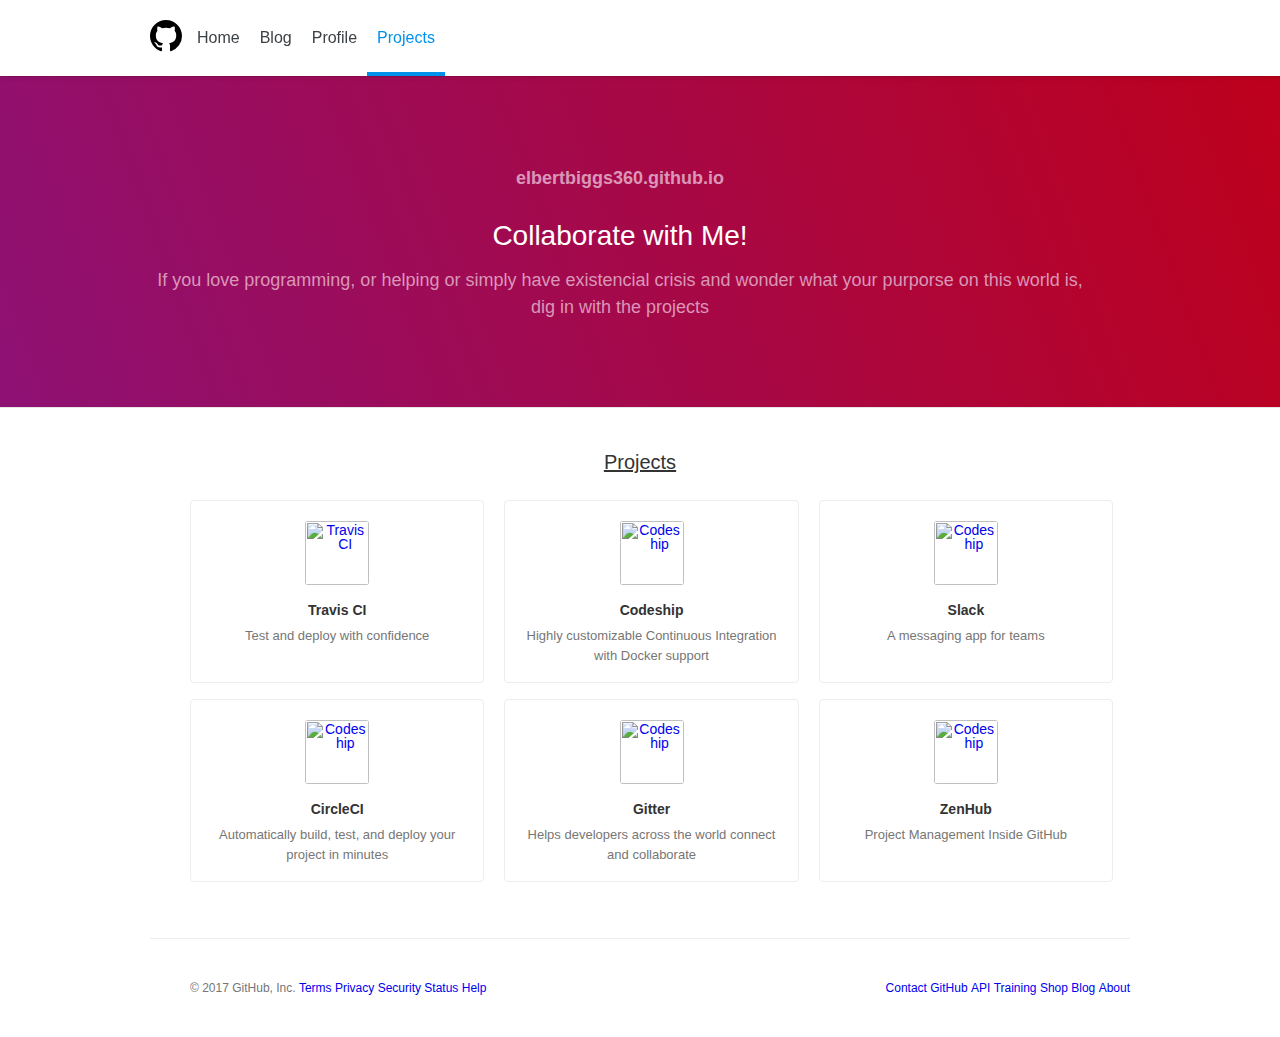
==== index.html @ 6fbf70ac "Test normal html" ====
<html lang="en"><head>
    
    <meta charset="utf-8">
    <meta http-equiv="X-UA-Compatible" content="IE=edge">
    <meta http-equiv="Content-Language" content="en">
    <meta name="viewport" content="width=device-width">
    <meta content="GitHub" property="og:site_name"><meta content="GitHub integrations directory" property="og:title"><meta content="https://github.com/integrations" property="og:url"><meta content="GitHub integrates with hundreds of applications and services that help you and your team build software better, together." property="og:description">
    <meta name="selected-link" value="/projects" data-pjax-transient="">
    <meta name="hostname" content="github.com">
    <meta name="expected-hostname" content="github.com">

    <title>Projects</title>

    <!-- <link crossorigin="anonymous" href="https://assets-cdn.github.com/assets/frameworks-1e23a207d51b99415349a8278e4e8425a3d5decf40d0b7250b147aaeefeac337.css" integrity="sha256-HiOiB9UbmUFTSagnjk6EJaPV3s9A0LclCxR6ru/qwzc=" media="all" rel="stylesheet"> -->
    <!-- <link crossorigin="anonymous" href="https://assets-cdn.github.com/assets/github-a6be22a2877ee0ae350520df78941ecf7599019b31fded938ef98cd11d20ae48.css" integrity="sha256-pr4iood+4K41BSDfeJQez3WZAZsx/e2TjvmM0R0grkg=" media="all" rel="stylesheet"> -->
    <link rel="assets" href="https://assets-cdn.github.com/">

    <!-- icon -->
    <link rel="icon" type="image/x-icon" href="https://assets-cdn.github.com/favicon.ico">

    <!--for the header styling -->
    <link crossorigin="anonymous" href="https://assets-cdn.github.com/assets/site-9e0f35305336555b58884b07a160747fc1f6dbd79e13e18820a598a9abcb2662.css" integrity="sha256-ng81MFM2VVtYiEsHoWB0f8H229eeE+GIIKWYqavLJmI=" media="all" rel="stylesheet">

    <link rel="stylesheet" href="style.css">

  </head>
  <body>
    <div class="fixed-header">
    <header class="site-header" role="banner">
      <div class="container-responsive">
        <a class="header-logo-invertocat" href="https://github.com/" aria-label="Homepage">
          <svg aria-hidden="true" class="octicon octicon-mark-github" height="32" version="1.1" viewBox="0 0 16 16" width="32"><path fill-rule="evenodd" d="M8 0C3.58 0 0 3.58 0 8c0 3.54 2.29 6.53 5.47 7.59.4.07.55-.17.55-.38 0-.19-.01-.82-.01-1.49-2.01.37-2.53-.49-2.69-.94-.09-.23-.48-.94-.82-1.13-.28-.15-.68-.52-.01-.53.63-.01 1.08.58 1.23.82.72 1.21 1.87.87 2.33.66.07-.52.28-.87.51-1.07-1.78-.2-3.64-.89-3.64-3.95 0-.87.31-1.59.82-2.15-.08-.2-.36-1.02.08-2.12 0 0 .67-.21 2.2.82.64-.18 1.32-.27 2-.27.68 0 1.36.09 2 .27 1.53-1.04 2.2-.82 2.2-.82.44 1.1.16 1.92.08 2.12.51.56.82 1.27.82 2.15 0 3.07-1.87 3.75-3.65 3.95.29.25.54.73.54 1.48 0 1.07-.01 1.93-.01 2.2 0 .21.15.46.55.38A8.013 8.013 0 0 0 16 8c0-4.42-3.58-8-8-8z"></path>
          </svg>
        </a>
        <div class="site-header-menu">
          <nav class="site-header-nav site-header-nav-main">
            <a href="/personal" class="js-selected-navigation-item nav-item nav-item-personal" data-ga-click="Header, click, Nav menu - item:personal" data-selected-links="/personal /personal">Home</a>        
            <a href="/open-source" class="js-selected-navigation-item nav-item nav-item-opensource" data-ga-click="Header, click, Nav menu - item:opensource" data-selected-links="/open-source /open-source">Blog</a>
            <a href="/business" class="js-selected-navigation-item nav-item nav-item-business" data-ga-click="Header, click, Nav menu - item:business" data-selected-links="/business /business/partners /business/features /business/customers /business">Profile</a>
            <a href="/explore" class="js-selected-navigation-item selected nav-item nav-item-explore" data-ga-click="Header, click, Nav menu - item:explore" data-selected-links="/explore /trending /trending/developers /integrations /integrations/feature/code /integrations/feature/collaborate /integrations/feature/ship /showcases /explore">Projects</a>
          </nav>   
        </div>
      </div>
    </header>
    </div>

    <div role="main" class="main-body">
      <!-- marketing section -->
      <div class="marketing-section intgrs-dir-intro columns">
        <div class="container">
          <div class="column one-half">
            <h1 class="directory-header-back"><a href="elbertbiggs360.github.io" class="header-link">elbertbiggs360.github.io</a></h1>
            <h2 class="directory-tag-line">Collaborate with Me!</h2>
            <p class="lead __web-inspector-hide-shortcut__">If you love programming, or helping or simply have existencial crisis and wonder what your purporse on this world is, dig in with the projects</p>
          </div>
          <div class="marketing-graphic column one-half">      
          </div>
        </div>
      </div>

      <!-- integration container -->
      <div class="pagehead">
        <div class="container">
          <h1>
            Projects
          </h1>
        </div>
      </div>
      <div class="intgrs-dir-section">
        <div class="container">
          <div id="integration-listing">

            <div class="intgrs-lstng-container mt-4 pl-4">
              <div data-filterable-for="integration-filter-field" data-filterable-type="substring" class="clearfix">
                <div class="intgrs-lstng-item mb-3 ml-3 text-center">
                  <a href="/integrations/travis-ci" class="intgrs-lstng-item-link" data-pjax="true">
                    <img alt="Travis CI" class="avatar intgrs-lstng-logo" height="64" src="https://avatars3.githubusercontent.com/u/639823?v=3&amp;s=128" width="64">
                    <h3 class="intgrs-lstng-item-header">Travis CI</h3>
                    <p class="intgrs-lstng-item-description">Test and deploy with confidence</p>
                  </a>
                </div>
              <div class="intgrs-lstng-item mb-3 ml-3 text-center">
                <a href="/integrations/codeship" class="intgrs-lstng-item-link" data-pjax="true">
                  <img alt="Codeship" class="avatar intgrs-lstng-logo" height="64" src="https://avatars0.githubusercontent.com/u/2988541?v=3&amp;s=128" width="64">
                  <h3 class="intgrs-lstng-item-header">Codeship</h3>
                  <p class="intgrs-lstng-item-description">Highly customizable Continuous Integration with Docker support</p>
                </a>
              </div>
              <div class="intgrs-lstng-item mb-3 ml-3 text-center">
                <a href="/integrations/codeship" class="intgrs-lstng-item-link" data-pjax="true">
                  <img alt="Codeship" class="avatar intgrs-lstng-logo" height="64" src="https://avatars0.githubusercontent.com/oa/68021?v=3&amp;u=f13536aceefd60b376fd043db353ec425fd2c750&amp;s=128" width="64">
                  <h3 class="intgrs-lstng-item-header">Slack</h3>
                  <p class="intgrs-lstng-item-description">A messaging app for teams</p>
                </a>
              </div>
              <div class="intgrs-lstng-item mb-3 ml-3 text-center">
                <a href="/integrations/codeship" class="intgrs-lstng-item-link" data-pjax="true">
                  <img alt="Codeship" class="avatar intgrs-lstng-logo" height="64" src="https://avatars1.githubusercontent.com/u/1231870?v=3&amp;s=128" width="64">
                  <h3 class="intgrs-lstng-item-header">CircleCI</h3>
                  <p class="intgrs-lstng-item-description">Automatically build, test, and deploy your project in minutes</p>
                </a>
              </div>
              <div class="intgrs-lstng-item mb-3 ml-3 text-center">
                <a href="/integrations/codeship" class="intgrs-lstng-item-link" data-pjax="true">
                  <img alt="Codeship" class="avatar intgrs-lstng-logo" height="64" src="https://avatars1.githubusercontent.com/u/5990364?v=3&amp;s=128" width="64">
                  <h3 class="intgrs-lstng-item-header">Gitter</h3>
                  <p class="intgrs-lstng-item-description">Helps developers across the world connect and collaborate</p>
                </a>
              </div>
              <div class="intgrs-lstng-item mb-3 ml-3 text-center">
                <a href="/integrations/codeship" class="intgrs-lstng-item-link" data-pjax="true">
                  <img alt="Codeship" class="avatar intgrs-lstng-logo" height="64" src="https://avatars3.githubusercontent.com/u/8211050?v=3&amp;s=128" width="64">
                  <h3 class="intgrs-lstng-item-header">ZenHub</h3>
                  <p class="intgrs-lstng-item-description">Project Management Inside GitHub</p>
                </a>
              </div>
              <div class="no-results d-none ml-4">
                <div class="blankslate">
                  <svg aria-hidden="true" class="octicon octicon-search blankslate-icon" height="32" version="1.1" viewBox="0 0 16 16" width="32"><path fill-rule="evenodd" d="M15.7 13.3l-3.81-3.83A5.93 5.93 0 0 0 13 6c0-3.31-2.69-6-6-6S1 2.69 1 6s2.69 6 6 6c1.3 0 2.48-.41 3.47-1.11l3.83 3.81c.19.2.45.3.7.3.25 0 .52-.09.7-.3a.996.996 0 0 0 0-1.41v.01zM7 10.7c-2.59 0-4.7-2.11-4.7-4.7 0-2.59 2.11-4.7 4.7-4.7 2.59 0 4.7 2.11 4.7 4.7 0 2.59-2.11 4.7-4.7 4.7z"></path></svg>
                  <h3>Sorry, No Projects.</h3>
                  <p>Check back in a day or two. Or contact me for any project ideas</p>
                </div>
              </div>
            </div>
            <!-- 
            <div class="paginate-container">
              <div class="pagination">
                <span class="previous_page disabled">Previous</span>
                <em class="current">1</em>
                <a rel="next" href="/integrations?page=2">2</a>
                <a class="next_page diasbled" rel="next" href="/integrations?page=2">Next</a>
              </div>
            </div> -->

          </div>
        </div>
      </div>
    </div>

    <div class="container site-footer-container">
      <div class="site-footer" role="contentinfo">
        <ul class="site-footer-links float-right">
          <li><a href="https://github.com/contact" data-ga-click="Footer, go to contact, text:contact">Contact GitHub</a></li>
          <li><a href="https://developer.github.com" data-ga-click="Footer, go to api, text:api">API</a></li>
          <li><a href="https://training.github.com" data-ga-click="Footer, go to training, text:training">Training</a></li>
          <li><a href="https://shop.github.com" data-ga-click="Footer, go to shop, text:shop">Shop</a></li>
          <li><a href="https://github.com/blog" data-ga-click="Footer, go to blog, text:blog">Blog</a></li>
          <li><a href="https://github.com/about" data-ga-click="Footer, go to about, text:about">About</a></li>
        </ul>
        <ul class="site-footer-links">
          <li>© 2017 <span title="0.23259s from github-fe-bc3c088.cp1-iad.github.net">GitHub</span>, Inc.</li>
          <li><a href="https://github.com/site/terms" data-ga-click="Footer, go to terms, text:terms">Terms</a></li>
          <li><a href="https://github.com/site/privacy" data-ga-click="Footer, go to privacy, text:privacy">Privacy</a></li>
          <li><a href="https://github.com/security" data-ga-click="Footer, go to security, text:security">Security</a></li>
          <li><a href="https://status.github.com/" data-ga-click="Footer, go to status, text:status">Status</a></li>
          <li><a href="https://help.github.com" data-ga-click="Footer, go to help, text:help">Help</a></li>
        </ul>
      </div>
    </div>
  </body>
</html>
---- style.css ----
* {
    box-sizing: border-box;
}
html[Attributes Style] {
    -webkit-locale: "en";
}
body, html, header, div, nav {
    display: block;
}
body {
	margin: 0;
	font-family: -apple-system, BlinkMacSystemFont, "Segoe UI", Helvetica, Arial, sans-serif, "Apple Color Emoji", "Segoe UI Emoji", "Segoe UI Symbol";
    font-size: 14px;
    line-height: 1.5;
    color: #333;
    background-color: #fff;
    word-wrap: break-word;
}
head {
    display: none;
}
p {
    margin-top: 0;
    margin-bottom: 10px;
}
p {
    display: block;
    -webkit-margin-before: 1em;
    -webkit-margin-after: 1em;
    -webkit-margin-start: 0px;
    -webkit-margin-end: 0px;
}
h1, h2, h3, h4, h5, h6 {
    margin-top: 0;
    margin-bottom: 0;
}
h2 {
    display: block;
    font-size: 1.5em;
    -webkit-margin-before: 0.83em;
    -webkit-margin-after: 0.83em;
    -webkit-margin-start: 0px;
    -webkit-margin-end: 0px;
    font-weight: bold;
}
h3 {
    font-weight: 600;
    display: block;
    font-size: 1.17em;
    -webkit-margin-before: 1em;
    -webkit-margin-after: 1em;
    -webkit-margin-start: 0px;
    -webkit-margin-end: 0px;
    font-weight: bold;
}

a {
	text-decoration: none;
	background-color: transparent;
    -webkit-text-decoration-skip: objects;
    color: #4078c0;
}
a:-webkit-any-link {
    color: -webkit-link;
    cursor: auto;
}
img {
    border-style: none;
}
button, html [type="button"], [type="reset"], [type="submit"] {
    -webkit-appearance: button;
}
.column {
    float: left;
    padding-right: 10px;
    padding-left: 10px;
}
.columns {
    margin-right: -10px;
    margin-left: -10px;
}
.fixed-header {
	position: fixed;
	display: block;
	width:100%;
	z-index: 3;
}
.main-body {
	padding-top:75px;
}
.site-header {
    position: relative;
    z-index: 3;
    padding-top: 20px;
    padding-bottom: 20px;
    margin-bottom: -1px;
    background-color: #fff;
    background-clip: padding-box;
    border-bottom: 1px solid rgba(0,0,0,0.075);
    box-shadow: 0 0 5px rgba(0,0,0,0.1);
}

.site-header::before {
    display: table;
    content: "";
}
.site-header::after {
    display: table;
    clear: both;
    content: "";
}
.container-responsive {
    max-width: 980px;
    margin-right: auto;
    margin-left: auto;
}
.site-header .header-logo-invertocat {
    margin-right: 0;
    margin-left: 0;
}
.header-logo-invertocat {
    float: left;
    margin-right: 10px;
    margin-left: -2px;
    color: #333;
    white-space: nowrap;
}
.site-header-menu {
    display: block;
    padding-top: 0;
}
.site-header-nav-main {
    float: left;
    margin-bottom: 0;
    margin-left: 5px;
}
.site-header-nav .nav-item {
    display: block;
    float: left;
    padding-top: 8px;
    padding-bottom: 8px;
    line-height: 20px;
    color: #3c4146;
}
.site-header-nav-main .nav-item {
    position: relative;
    float: left;
    padding-right: 10px;
    padding-left: 10px;
    font-size: 16px;
    border-top: 0;
}
.site-header-nav-main .nav-item::after {
    position: absolute;
    bottom: -20px;
    left: 0;
    width: 100%;
    height: 4px;
    content: "";
}
.site-header-nav-main .selected.nav-item-explore {
    color: #0091ea;
}
.site-header-nav-main .selected.nav-item-explore::after {
    background-color: #0091ea;
}
.intgrs-dir-intro {
    padding: 40px 0;
    margin: 0;
    text-align: left;
    background-image: -webkit-linear-gradient(200deg, #bd001c 0%, #8e1174 100%);
    background-image: linear-gradient(-110deg, #bd001c 0%, #8e1174 100%);
    border-bottom: 0;
}
.marketing-section {
    position: relative;
    padding-top: 80px;
    padding-bottom: 80px;
    font-size: 16px;
    line-height: 1.5;
    text-align: center;
    border-bottom: 1px solid #e5e5e5;
}
.marketing-section::before, .columns::before {
    display: table;
    content: "";
}
.marketing-section::after, .columns::after {
    display: table;
    clear: both;
    content: "";
}
.container {
    width: 980px;
    margin-right: auto;
    margin-left: auto;
}
.intgrs-lstng-container {
    display: inline-block;
    width: 100%;
    text-align: left;
}
.pl-4, .ml-4 {
    padding-left: 24px !important;
}
.text-center {
    text-align: center !important;
}
.ml-3 {
    margin-left: 16px !important;
}
.mb-3 {
    margin-bottom: 16px !important;
}
.mt-4 {
    margin-top: 24px !important;
}
.d-none {
    display: none !important;
}
.intgrs-lstng-item {
    position: relative;
    display: -webkit-inline-box;
    display: -webkit-inline-flex;
    display: inline-flex;
    width: 30.8%;
    font-size: 14px;
    border: 1px solid #ededed;
    border-radius: 4px;
    -webkit-transition: border-color 0.15s ease 0s, -webkit-transform 0.15s ease 0s, box-shadow 0.15s ease 0s, color 0.15s ease 0s;
    transition: border-color 0.15s ease 0s, transform 0.15s ease 0s, box-shadow 0.15s ease 0s, color 0.15s ease 0s;
}
.text-center {
    text-align: center !important;
}
.intgrs-lstng-item-link {
    display: block;
    width: 100%;
    height: 181px;
    padding-top: 20px;
}
.intgrs-lstng-item .intgrs-lstng-logo {
    display: block;
    margin: 0 auto 10px;
}
.avatar {
    display: inline-block;
    overflow: hidden;
    line-height: 1;
    vertical-align: middle;
    border-radius: 3px;
}
img[Attributes Style] {
    height: 64px;
    width: 64px;
}
.intgrs-lstng-item-header {
    margin: 15px 10px 0;
    font-size: 14px;
    font-weight: bold;
    color: #333;
}
.intgrs-lstng-item-description {
    position: relative;
    height: 2.8em;
    padding: 0 10px;
    margin-top: 5px;
    overflow: hidden;
    font-size: 13px;
    color: #767676;
}
.intgrs-lstng-item-description::after {
    position: absolute;
    right: 0;
    bottom: 0;
    padding: 0 15px 0 20px;
    color: transparent;
    content: "\00a0";
    background-image: -webkit-linear-gradient(left, rgba(255,255,255,0), #fff 80%);
    background-image: linear-gradient(to right, rgba(255,255,255,0), #fff 80%);
}
.blankslate {
    position: relative;
    padding: 32px;
    text-align: center;
    background-color: #fafafa;
    border: 1px solid #e5e5e5;
    border-radius: 3px;
    box-shadow: inset 0 0 10px rgba(0,0,0,0.05);
}
svg:not(:root) {
    overflow: hidden;
}
.blankslate-icon {
    margin-right: 4px;
    margin-bottom: 8px;
    margin-left: 4px;
    color: #aaa;
}
.intgrs-dir-intro .directory-header-back {
    margin-top: 10px;
    font-size: 18px;
    color: #fff;
}
.intgrs-dir-intro .directory-tag-line {
    margin-bottom: 0;
    font-size: 28px;
    font-weight: 400;
    color: #fff;
}
.intgrs-dir-intro .directory-header-back .header-link {
    color: #da96b8;
}
.intgrs-dir-intro .lead {
    margin-top: 10px;
    margin-bottom: 6px;
    font-size: 18px;
    font-weight: normal;
    color: #da96b8;
}
.intgrs-dir-intro .column {
    padding-right: 40px;
    padding-left: 0;
}
.one-half {
    width: 100%;/*for half width */
}
.intgrs-dir .marketing-graphic {
    padding-right: 0;
    margin: 0;
}
.marketing-graphic {
    position: relative;
}
.intgrs-lstng-item:hover {
    border-color: #51a7e8;
    box-shadow: 0 0 5px rgba(81,167,232,0.5);
    -webkit-transform: scale(1.05);
    transform: scale(1.05);
}
.intgrs-dir .site-footer {
    margin-top: 40px;
}
.site-footer {
    position: relative;
    padding-top: 40px;
    padding-bottom: 40px;
    margin-top: 40px;
    font-size: 12px;
    line-height: 1.5;
    color: #767676;
    border-top: 1px solid #eee;
}
.site-footer::before {
    display: table;
    content: "";
}
.site-footer::after {
    display: table;
    clear: both;
    content: "";
}
.site-footer-links {
    margin: 0;
    list-style: none;
}
.site-footer-links li {
    display: inline-block;
    line-height: 16px;
}
.float-right {
    float: right !important;
}
ul, ol {
    padding-left: 0;
    margin-top: 0;
    margin-bottom: 0;
}
ul, menu, dir {
    display: block;
    list-style-type: disc;
    -webkit-margin-before: 1em;
    -webkit-margin-after: 1em;
    -webkit-margin-start: 0px;
    -webkit-margin-end: 0px;
    -webkit-padding-start: 40px;
}
.pagehead h1 {
    margin-top: 2em;
    margin-bottom: 0;
    text-decoration: underline;
    font-size: 20px;
    font-weight: normal;
    line-height: 28px;
    text-align: center;
}
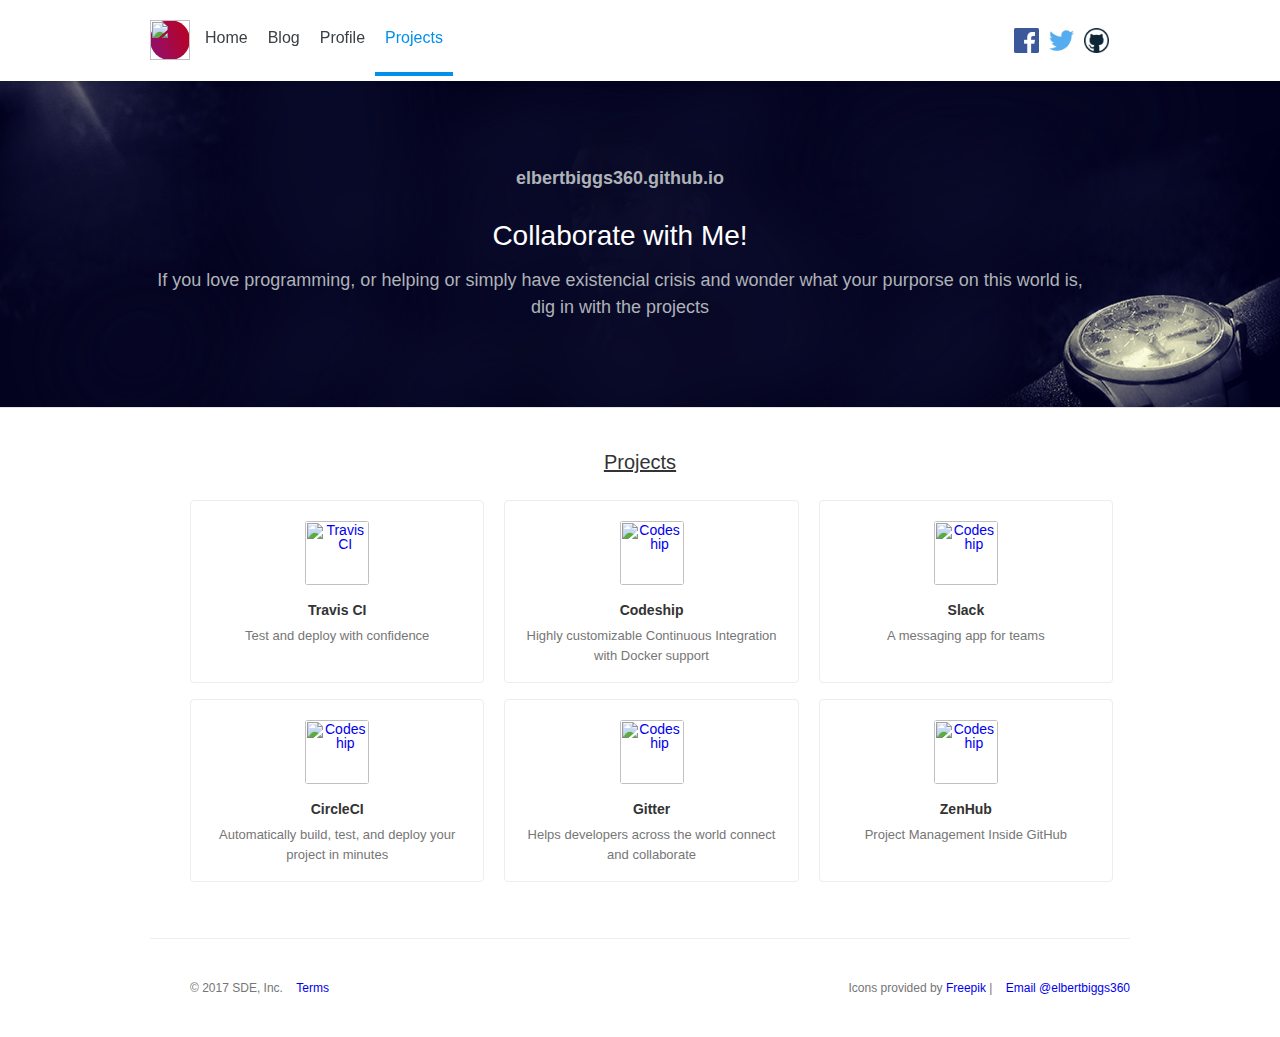
==== commit 97780f5f: "#" ====
--- a/index.html
+++ b/index.html
@@ -1,44 +1,59 @@
-<html lang="en"><head>
-    
-    <meta charset="utf-8">
-    <meta http-equiv="X-UA-Compatible" content="IE=edge">
-    <meta http-equiv="Content-Language" content="en">
-    <meta name="viewport" content="width=device-width">
-    <meta content="GitHub" property="og:site_name"><meta content="GitHub integrations directory" property="og:title"><meta content="https://github.com/integrations" property="og:url"><meta content="GitHub integrates with hundreds of applications and services that help you and your team build software better, together." property="og:description">
-    <meta name="selected-link" value="/projects" data-pjax-transient="">
-    <meta name="hostname" content="github.com">
-    <meta name="expected-hostname" content="github.com">
+<html lang="en">
+  <head>
+    <!-- meta -->
+      <meta charset="utf-8">
+      <meta http-equiv="X-UA-Compatible" content="IE=edge">
+      <meta http-equiv="Content-Language" content="en">
+      <meta name="viewport" content="width=device-width">
+      <meta content="elbertbiggs360" property="og:site_name"><meta content="Bruce Bigirwenkya's personal site" property="og:title"><meta content="https://elbertbiggs360.github.io" property="og:url"><meta content="I post articles mostly related to programming and software engineering" property="og:description">
+      <meta name="selected-link" value="/home" data-pjax-transient="">
+      <meta name="hostname" content="github.io">
+      <meta name="expected-hostname" content="github.io">
+    <!-- meta ending -->
 
-    <title>Projects</title>
-
-    <!-- <link crossorigin="anonymous" href="https://assets-cdn.github.com/assets/frameworks-1e23a207d51b99415349a8278e4e8425a3d5decf40d0b7250b147aaeefeac337.css" integrity="sha256-HiOiB9UbmUFTSagnjk6EJaPV3s9A0LclCxR6ru/qwzc=" media="all" rel="stylesheet"> -->
-    <!-- <link crossorigin="anonymous" href="https://assets-cdn.github.com/assets/github-a6be22a2877ee0ae350520df78941ecf7599019b31fded938ef98cd11d20ae48.css" integrity="sha256-pr4iood+4K41BSDfeJQez3WZAZsx/e2TjvmM0R0grkg=" media="all" rel="stylesheet"> -->
-    <link rel="assets" href="https://assets-cdn.github.com/">
-
+    <title>@elbertbiggs360</title>
     <!-- icon -->
-    <link rel="icon" type="image/x-icon" href="https://assets-cdn.github.com/favicon.ico">
+      <link rel="apple-touch-icon" sizes="57x57" href="./assets/images/apple-icon-57x57.png">
+      <link rel="apple-touch-icon" sizes="60x60" href="./assets/images/apple-icon-60x60.png">
+      <link rel="apple-touch-icon" sizes="72x72" href="./assets/images/apple-icon-72x72.png">
+      <link rel="apple-touch-icon" sizes="76xx76" href="./assets/images/apple-icon-76x76.png">
+      <link rel="apple-touch-icon" sizes="114x114" href="./assets/images/apple-icon-114x114.png">
+      <link rel="apple-touch-icon" sizes="120x120" href="./assets/images/apple-icon-120x120.png">
+      <link rel="apple-touch-icon" sizes="144x144" href="./assets/images/apple-icon-144x144.png">
+      <link rel="apple-touch-icon" sizes="152x152" href="./assets/images/apple-icon-152x152.png">
+      <link rel="apple-touch-icon" sizes="180x180" href="./assets/images/apple-icon-180x180.png">
+      <link rel="icon" type="image/png" sizes="192x192"  href="./assets/images/android-icon-192x192.png">
+      <link rel="icon" type="image/png" sizes="32x32" href="./assets/images/favicon-32x32.png">
+      <link rel="icon" type="image/png" sizes="96x96" href="./assets/images/favicon-96x96.png">
+      <link rel="icon" type="image/png" sizes="16x16" href="./assets/images/favicon-16x16.png">
+      <link rel="manifest" href="./assets/images/manifest.json">
+      <meta name="msapplication-TileColor" content="#ffffff">
+      <meta name="msapplication-TileImage" content="./assets/images/ms-icon-144x144.png">
+      <meta name="theme-color" content="#ffffff">
+    <!-- icon ending -->
 
     <!--for the header styling -->
-    <link crossorigin="anonymous" href="https://assets-cdn.github.com/assets/site-9e0f35305336555b58884b07a160747fc1f6dbd79e13e18820a598a9abcb2662.css" integrity="sha256-ng81MFM2VVtYiEsHoWB0f8H229eeE+GIIKWYqavLJmI=" media="all" rel="stylesheet">
-
-    <link rel="stylesheet" href="style.css">
-
+    <link rel="stylesheet" href="./assets/css/style.css">
   </head>
   <body>
     <div class="fixed-header">
     <header class="site-header" role="banner">
       <div class="container-responsive">
-        <a class="header-logo-invertocat" href="https://github.com/" aria-label="Homepage">
-          <svg aria-hidden="true" class="octicon octicon-mark-github" height="32" version="1.1" viewBox="0 0 16 16" width="32"><path fill-rule="evenodd" d="M8 0C3.58 0 0 3.58 0 8c0 3.54 2.29 6.53 5.47 7.59.4.07.55-.17.55-.38 0-.19-.01-.82-.01-1.49-2.01.37-2.53-.49-2.69-.94-.09-.23-.48-.94-.82-1.13-.28-.15-.68-.52-.01-.53.63-.01 1.08.58 1.23.82.72 1.21 1.87.87 2.33.66.07-.52.28-.87.51-1.07-1.78-.2-3.64-.89-3.64-3.95 0-.87.31-1.59.82-2.15-.08-.2-.36-1.02.08-2.12 0 0 .67-.21 2.2.82.64-.18 1.32-.27 2-.27.68 0 1.36.09 2 .27 1.53-1.04 2.2-.82 2.2-.82.44 1.1.16 1.92.08 2.12.51.56.82 1.27.82 2.15 0 3.07-1.87 3.75-3.65 3.95.29.25.54.73.54 1.48 0 1.07-.01 1.93-.01 2.2 0 .21.15.46.55.38A8.013 8.013 0 0 0 16 8c0-4.42-3.58-8-8-8z"></path>
-          </svg>
+        <a class="header-logo-invertocat" href="https://elbertbiggs360.github.io/" aria-label="Homepage">
+          <img src="assets/images/ship.svg" width="40px" height=auto>
         </a>
         <div class="site-header-menu">
           <nav class="site-header-nav site-header-nav-main">
-            <a href="/personal" class="js-selected-navigation-item nav-item nav-item-personal" data-ga-click="Header, click, Nav menu - item:personal" data-selected-links="/personal /personal">Home</a>        
-            <a href="/open-source" class="js-selected-navigation-item nav-item nav-item-opensource" data-ga-click="Header, click, Nav menu - item:opensource" data-selected-links="/open-source /open-source">Blog</a>
-            <a href="/business" class="js-selected-navigation-item nav-item nav-item-business" data-ga-click="Header, click, Nav menu - item:business" data-selected-links="/business /business/partners /business/features /business/customers /business">Profile</a>
-            <a href="/explore" class="js-selected-navigation-item selected nav-item nav-item-explore" data-ga-click="Header, click, Nav menu - item:explore" data-selected-links="/explore /trending /trending/developers /integrations /integrations/feature/code /integrations/feature/collaborate /integrations/feature/ship /showcases /explore">Projects</a>
-          </nav>   
+            <a href="#" class="nav-item">Home</a>        
+            <a href="./blog" class="nav-item">Blog</a>
+            <a href="./profile" class="nav-item">Profile</a>
+            <a href="./projects" class="selected nav-item">Projects</a>
+          </nav>
+          <nav class="site-header-nav site-header-nav-secondary mr-md-3">
+            <a class="nav-item social " href="https://www.facebook.com/Elbert.Bruce.B" target="_blank"><img src="./assets/images/facebook.png" width=25px></a>
+            <a class="nav-item social " href="https://www.twitter.com/elbertbiggs360" target="_blank"><img src="./assets/images/twitter.png" width=25px></a>
+            <a class="nav-item social " href="https://www.github.com/elbertbiggs360" target="_blank"><img src="./assets/images/github.png" width=25px></a>
+          </nav>  
         </div>
       </div>
     </header>
@@ -74,42 +89,42 @@
               <div data-filterable-for="integration-filter-field" data-filterable-type="substring" class="clearfix">
                 <div class="intgrs-lstng-item mb-3 ml-3 text-center">
                   <a href="/integrations/travis-ci" class="intgrs-lstng-item-link" data-pjax="true">
-                    <img alt="Travis CI" class="avatar intgrs-lstng-logo" height="64" src="https://avatars3.githubusercontent.com/u/639823?v=3&amp;s=128" width="64">
+                    <img alt="Travis CI" class="avatar intgrs-lstng-logo" height="64" src="#" width="64">
                     <h3 class="intgrs-lstng-item-header">Travis CI</h3>
                     <p class="intgrs-lstng-item-description">Test and deploy with confidence</p>
                   </a>
                 </div>
               <div class="intgrs-lstng-item mb-3 ml-3 text-center">
                 <a href="/integrations/codeship" class="intgrs-lstng-item-link" data-pjax="true">
-                  <img alt="Codeship" class="avatar intgrs-lstng-logo" height="64" src="https://avatars0.githubusercontent.com/u/2988541?v=3&amp;s=128" width="64">
+                  <img alt="Codeship" class="avatar intgrs-lstng-logo" height="64" src="#" width="64">
                   <h3 class="intgrs-lstng-item-header">Codeship</h3>
                   <p class="intgrs-lstng-item-description">Highly customizable Continuous Integration with Docker support</p>
                 </a>
               </div>
               <div class="intgrs-lstng-item mb-3 ml-3 text-center">
                 <a href="/integrations/codeship" class="intgrs-lstng-item-link" data-pjax="true">
-                  <img alt="Codeship" class="avatar intgrs-lstng-logo" height="64" src="https://avatars0.githubusercontent.com/oa/68021?v=3&amp;u=f13536aceefd60b376fd043db353ec425fd2c750&amp;s=128" width="64">
+                  <img alt="Codeship" class="avatar intgrs-lstng-logo" height="64" src="#" width="64">
                   <h3 class="intgrs-lstng-item-header">Slack</h3>
                   <p class="intgrs-lstng-item-description">A messaging app for teams</p>
                 </a>
               </div>
               <div class="intgrs-lstng-item mb-3 ml-3 text-center">
                 <a href="/integrations/codeship" class="intgrs-lstng-item-link" data-pjax="true">
-                  <img alt="Codeship" class="avatar intgrs-lstng-logo" height="64" src="https://avatars1.githubusercontent.com/u/1231870?v=3&amp;s=128" width="64">
+                  <img alt="Codeship" class="avatar intgrs-lstng-logo" height="64" src="#" width="64">
                   <h3 class="intgrs-lstng-item-header">CircleCI</h3>
                   <p class="intgrs-lstng-item-description">Automatically build, test, and deploy your project in minutes</p>
                 </a>
               </div>
               <div class="intgrs-lstng-item mb-3 ml-3 text-center">
                 <a href="/integrations/codeship" class="intgrs-lstng-item-link" data-pjax="true">
-                  <img alt="Codeship" class="avatar intgrs-lstng-logo" height="64" src="https://avatars1.githubusercontent.com/u/5990364?v=3&amp;s=128" width="64">
+                  <img alt="Codeship" class="avatar intgrs-lstng-logo" height="64" src="#" width="64">
                   <h3 class="intgrs-lstng-item-header">Gitter</h3>
                   <p class="intgrs-lstng-item-description">Helps developers across the world connect and collaborate</p>
                 </a>
               </div>
               <div class="intgrs-lstng-item mb-3 ml-3 text-center">
                 <a href="/integrations/codeship" class="intgrs-lstng-item-link" data-pjax="true">
-                  <img alt="Codeship" class="avatar intgrs-lstng-logo" height="64" src="https://avatars3.githubusercontent.com/u/8211050?v=3&amp;s=128" width="64">
+                  <img alt="Codeship" class="avatar intgrs-lstng-logo" height="64" src="#" width="64">
                   <h3 class="intgrs-lstng-item-header">ZenHub</h3>
                   <p class="intgrs-lstng-item-description">Project Management Inside GitHub</p>
                 </a>
@@ -131,7 +146,6 @@
                 <a class="next_page diasbled" rel="next" href="/integrations?page=2">Next</a>
               </div>
             </div> -->
-
           </div>
         </div>
       </div>
@@ -140,20 +154,12 @@
     <div class="container site-footer-container">
       <div class="site-footer" role="contentinfo">
         <ul class="site-footer-links float-right">
-          <li><a href="https://github.com/contact" data-ga-click="Footer, go to contact, text:contact">Contact GitHub</a></li>
-          <li><a href="https://developer.github.com" data-ga-click="Footer, go to api, text:api">API</a></li>
-          <li><a href="https://training.github.com" data-ga-click="Footer, go to training, text:training">Training</a></li>
-          <li><a href="https://shop.github.com" data-ga-click="Footer, go to shop, text:shop">Shop</a></li>
-          <li><a href="https://github.com/blog" data-ga-click="Footer, go to blog, text:blog">Blog</a></li>
-          <li><a href="https://github.com/about" data-ga-click="Footer, go to about, text:about">About</a></li>
+          <li>Icons provided by <a href='http://www.freepik.com' target="_blank">Freepik </a>|</li>
+          <li><a href="mailto:brucebigirwenkya@gmail.com" data-ga-click="Footer, go to contact, text:contact">Email @elbertbiggs360</a></li>
         </ul>
         <ul class="site-footer-links">
-          <li>© 2017 <span title="0.23259s from github-fe-bc3c088.cp1-iad.github.net">GitHub</span>, Inc.</li>
-          <li><a href="https://github.com/site/terms" data-ga-click="Footer, go to terms, text:terms">Terms</a></li>
-          <li><a href="https://github.com/site/privacy" data-ga-click="Footer, go to privacy, text:privacy">Privacy</a></li>
-          <li><a href="https://github.com/security" data-ga-click="Footer, go to security, text:security">Security</a></li>
-          <li><a href="https://status.github.com/" data-ga-click="Footer, go to status, text:status">Status</a></li>
-          <li><a href="https://help.github.com" data-ga-click="Footer, go to help, text:help">Help</a></li>
+          <li>© 2017 SDE, Inc.</li>
+          <li><a href="https://elbertbiggs360.github.io/terms/" target="_blank" data-ga-click="Footer, go to terms, text:terms">Terms</a></li>
         </ul>
       </div>
     </div>
--- a/assets/css/style.css
+++ b/assets/css/style.css
@@ -0,0 +1,434 @@
+* {
+    box-sizing: border-box;
+}
+html[Attributes Style] {
+    -webkit-locale: "en";
+}
+body, html, header, div, nav {
+    display: block;
+}
+body {
+	margin: 0;
+	font-family: -apple-system, BlinkMacSystemFont, "Segoe UI", Helvetica, Arial, sans-serif, "Apple Color Emoji", "Segoe UI Emoji", "Segoe UI Symbol";
+    font-size: 14px;
+    line-height: 1.5;
+    color: #333;
+    background-color: #fff;
+    word-wrap: break-word;
+}
+head {
+    display: none;
+}
+p {
+    margin-top: 0;
+    margin-bottom: 10px;
+}
+p {
+    display: block;
+    -webkit-margin-before: 1em;
+    -webkit-margin-after: 1em;
+    -webkit-margin-start: 0px;
+    -webkit-margin-end: 0px;
+}
+h1, h2, h3, h4, h5, h6 {
+    margin-top: 0;
+    margin-bottom: 0;
+}
+h2 {
+    display: block;
+    font-size: 1.5em;
+    -webkit-margin-before: 0.83em;
+    -webkit-margin-after: 0.83em;
+    -webkit-margin-start: 0px;
+    -webkit-margin-end: 0px;
+    font-weight: bold;
+}
+h3 {
+    font-weight: 600;
+    display: block;
+    font-size: 1.17em;
+    -webkit-margin-before: 1em;
+    -webkit-margin-after: 1em;
+    -webkit-margin-start: 0px;
+    -webkit-margin-end: 0px;
+    font-weight: bold;
+}
+
+a {
+	text-decoration: none;
+	background-color: transparent;
+    -webkit-text-decoration-skip: objects;
+    color: #4078c0;
+}
+a:-webkit-any-link {
+    color: -webkit-link;
+    cursor: auto;
+}
+img {
+    border-style: none;
+}
+button, html [type="button"], [type="reset"], [type="submit"] {
+    -webkit-appearance: button;
+}
+.column {
+    float: left;
+    padding-right: 10px;
+    padding-left: 10px;
+}
+.columns {
+    margin-right: -10px;
+    margin-left: -10px;
+}
+.mr-md-3 {
+    margin-right: 16px !important;
+}
+
+.fixed-header {
+	position: fixed;
+	display: block;
+	width:100%;
+	z-index: 3;
+}
+.main-body {
+	padding-top:75px;
+}
+.site-header {
+    position: relative;
+    z-index: 3;
+    padding-top: 20px;
+    padding-bottom: 20px;
+    margin-bottom: -1px;
+    background-color: #fff;
+    background-clip: padding-box;
+    border-bottom: 1px solid rgba(0,0,0,0.075);
+    box-shadow: 0 0 5px rgba(0,0,0,0.1);
+}
+
+.site-header::before {
+    display: table;
+    content: "";
+}
+.site-header::after {
+    display: table;
+    clear: both;
+    content: "";
+}
+.container-responsive {
+    max-width: 980px;
+    margin-right: auto;
+    margin-left: auto;
+}
+.site-header .header-logo-invertocat {
+    margin-right: 0;
+    margin-left: 0;
+}
+.header-logo-invertocat {
+    float: left;
+    margin-right: 10px;
+    margin-left: -2px;
+    color: #333;
+    background-image: -webkit-linear-gradient(200deg, #bd001c 0%, #8e1174 100%);
+    background-image: linear-gradient(-110deg, #bd001c 0%, #8e1174 100%);
+    white-space: nowrap;
+    border-radius: 3em;
+}
+.site-header-menu {
+    display: block;
+    padding-top: 0;
+}
+.site-header-nav-main {
+    float: left;
+    margin-bottom: 0;
+    margin-left: 5px;
+}
+.site-header-nav .nav-item {
+    display: block;
+    float: left;
+    padding-top: 8px;
+    padding-bottom: 8px;
+    line-height: 20px;
+    color: #3c4146;
+}
+.site-header-nav-main .nav-item {
+    position: relative;
+    float: left;
+    padding-right: 10px;
+    padding-left: 10px;
+    font-size: 16px;
+    border-top: 0;
+}
+.site-header-nav-main .nav-item::after {
+    position: absolute;
+    bottom: -20px;
+    left: 0;
+    width: 100%;
+    height: 4px;
+    content: "";
+}
+.site-header-nav-main .selected {
+    color: #0091ea;
+}
+.site-header-nav-main .selected::after {
+    background-color: #0091ea;
+}
+.intgrs-dir-intro {
+    padding: 40px 0;
+    margin: 0;
+    text-align: left;
+    background-image: url('../images/banner.png');
+    background-size: cover;
+    /*background-image: -webkit-linear-gradient(200deg, #bd001c 0%, #8e1174 100%);
+    background-image: linear-gradient(-110deg, #bd001c 0%, #8e1174 100%);*/
+    border-bottom: 0;
+}
+.marketing-section {
+    position: relative;
+    padding-top: 80px;
+    padding-bottom: 80px;
+    font-size: 16px;
+    line-height: 1.5;
+    text-align: center;
+    border-bottom: 1px solid #e5e5e5;
+}
+.marketing-section::before, .columns::before {
+    display: table;
+    content: "";
+}
+.marketing-section::after, .columns::after {
+    display: table;
+    clear: both;
+    content: "";
+}
+.container {
+    width: 980px;
+    margin-right: auto;
+    margin-left: auto;
+}
+.intgrs-lstng-container {
+    display: inline-block;
+    width: 100%;
+    text-align: left;
+}
+.pl-4, .ml-4 {
+    padding-left: 24px !important;
+}
+.text-center {
+    text-align: center !important;
+}
+.ml-3 {
+    margin-left: 16px !important;
+}
+.mb-3 {
+    margin-bottom: 16px !important;
+}
+.mt-4 {
+    margin-top: 24px !important;
+}
+.d-none {
+    display: none !important;
+}
+.intgrs-lstng-item {
+    position: relative;
+    display: -webkit-inline-box;
+    display: -webkit-inline-flex;
+    display: inline-flex;
+    width: 30.8%;
+    font-size: 14px;
+    border: 1px solid #ededed;
+    border-radius: 4px;
+    -webkit-transition: border-color 0.15s ease 0s, -webkit-transform 0.15s ease 0s, box-shadow 0.15s ease 0s, color 0.15s ease 0s;
+    transition: border-color 0.15s ease 0s, transform 0.15s ease 0s, box-shadow 0.15s ease 0s, color 0.15s ease 0s;
+}
+.text-center {
+    text-align: center !important;
+}
+.intgrs-lstng-item-link {
+    display: block;
+    width: 100%;
+    height: 181px;
+    padding-top: 20px;
+}
+.intgrs-lstng-item .intgrs-lstng-logo {
+    display: block;
+    margin: 0 auto 10px;
+}
+.avatar {
+    display: inline-block;
+    overflow: hidden;
+    line-height: 1;
+    vertical-align: middle;
+    border-radius: 3px;
+}
+img[Attributes Style] {
+    height: 64px;
+    width: 64px;
+}
+.intgrs-lstng-item-header {
+    margin: 15px 10px 0;
+    font-size: 14px;
+    font-weight: bold;
+    color: #333;
+}
+.intgrs-lstng-item-description {
+    position: relative;
+    height: 2.8em;
+    padding: 0 10px;
+    margin-top: 5px;
+    overflow: hidden;
+    font-size: 13px;
+    color: #767676;
+}
+.intgrs-lstng-item-description::after {
+    position: absolute;
+    right: 0;
+    bottom: 0;
+    padding: 0 15px 0 20px;
+    color: transparent;
+    content: "\00a0";
+    background-image: -webkit-linear-gradient(left, rgba(255,255,255,0), #fff 80%);
+    background-image: linear-gradient(to right, rgba(255,255,255,0), #fff 80%);
+}
+.blankslate {
+    position: relative;
+    padding: 32px;
+    text-align: center;
+    background-color: #fafafa;
+    border: 1px solid #e5e5e5;
+    border-radius: 3px;
+    box-shadow: inset 0 0 10px rgba(0,0,0,0.05);
+}
+svg:not(:root) {
+    overflow: hidden;
+}
+.blankslate-icon {
+    margin-right: 4px;
+    margin-bottom: 8px;
+    margin-left: 4px;
+    color: #aaa;
+}
+.intgrs-dir-intro .directory-header-back {
+    margin-top: 10px;
+    font-size: 18px;
+    color: #fff;
+}
+.intgrs-dir-intro .directory-tag-line {
+    margin-bottom: 0;
+    font-size: 28px;
+    font-weight: 400;
+    color: #fff;
+}
+.intgrs-dir-intro .directory-header-back .header-link {
+    color: #afb3b7;
+}
+.intgrs-dir-intro .lead {
+    margin-top: 10px;
+    margin-bottom: 6px;
+    font-size: 18px;
+    font-weight: normal;
+    color: #afb3b7; /*#da96b8 */
+}
+.intgrs-dir-intro .column {
+    padding-right: 40px;
+    padding-left: 0;
+}
+.one-half {
+    width: 100%;/*for half width */
+}
+.intgrs-dir .marketing-graphic {
+    padding-right: 0;
+    margin: 0;
+}
+.marketing-graphic {
+    position: relative;
+}
+.intgrs-lstng-item:hover {
+    border-color: #51a7e8;
+    box-shadow: 0 0 5px rgba(81,167,232,0.5);
+    -webkit-transform: scale(1.05);
+    transform: scale(1.05);
+}
+.intgrs-dir .site-footer {
+    margin-top: 40px;
+}
+.site-footer {
+    position: relative;
+    padding-top: 40px;
+    padding-bottom: 40px;
+    margin-top: 40px;
+    font-size: 12px;
+    line-height: 1.5;
+    color: #767676;
+    border-top: 1px solid #eee;
+}
+.site-footer::before {
+    display: table;
+    content: "";
+}
+.site-footer::after {
+    display: table;
+    clear: both;
+    content: "";
+}
+.site-footer-links {
+    margin: 0;
+    list-style: none;
+}
+.site-footer-links li {
+    display: inline-block;
+    line-height: 16px;
+}
+.float-right {
+    float: right !important;
+}
+ul, ol {
+    padding-left: 0;
+    margin-top: 0;
+    margin-bottom: 0;
+}
+ul, menu, dir {
+    display: block;
+    list-style-type: disc;
+    -webkit-margin-before: 1em;
+    -webkit-margin-after: 1em;
+    -webkit-margin-start: 0px;
+    -webkit-margin-end: 0px;
+    -webkit-padding-start: 40px;
+}
+.pagehead h1 {
+    margin-top: 2em;
+    margin-bottom: 0;
+    text-decoration: underline;
+    font-size: 20px;
+    font-weight: normal;
+    line-height: 28px;
+    text-align: center;
+}
+.site-footer-links li {
+    display: inline-block;
+    line-height: 16px;
+}
+li {
+    display: list-item;
+    text-align: -webkit-match-parent;
+}
+.site-footer-links li+li {
+    margin-left: 10px;
+}
+.site-header-nav-secondary {
+    float: right;
+    margin-top: 0px;
+    display: none;
+}
+
+@media (min-width: 768px) {
+
+.site-header-nav-secondary {
+    float: right;
+    margin-top: 0px;
+    display: block;
+}
+
+}
+.social {
+    margin: 0 5px;
+}
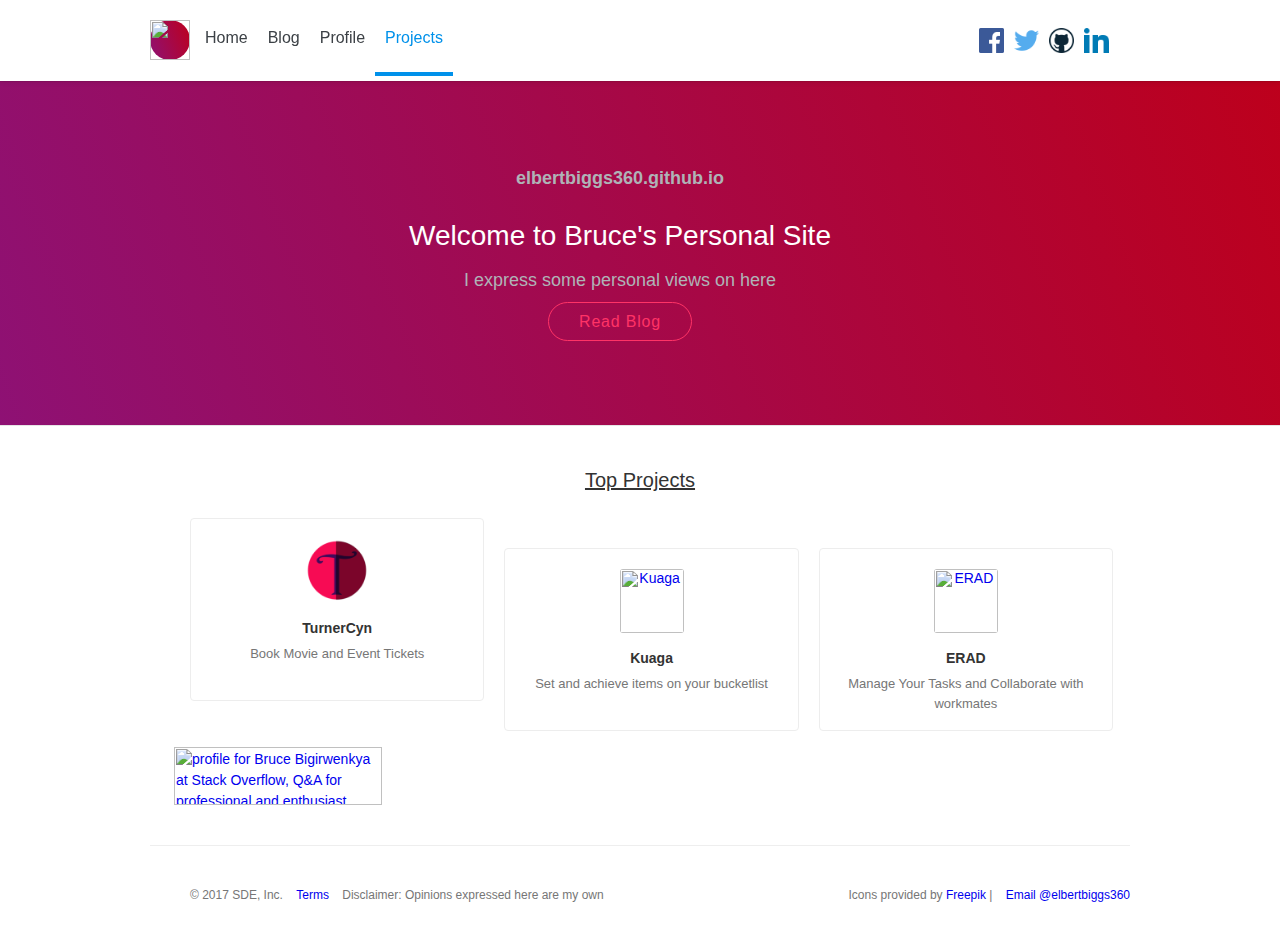
==== commit 80c0cd58: "Test Project Links" ====
--- a/index.html
+++ b/index.html
@@ -53,6 +53,7 @@
             <a class="nav-item social " href="https://www.facebook.com/Elbert.Bruce.B" target="_blank"><img src="./assets/images/facebook.png" width=25px></a>
             <a class="nav-item social " href="https://www.twitter.com/elbertbiggs360" target="_blank"><img src="./assets/images/twitter.png" width=25px></a>
             <a class="nav-item social " href="https://www.github.com/elbertbiggs360" target="_blank"><img src="./assets/images/github.png" width=25px></a>
+            <a class="nav-item social " href="https://www.linkedin.com/in/thesdet" target="_blank"><img src="./assets/images/linkedin.png" width=25px></a>
           </nav>  
         </div>
       </div>
@@ -65,8 +66,9 @@
         <div class="container">
           <div class="column one-half">
             <h1 class="directory-header-back"><a href="elbertbiggs360.github.io" class="header-link">elbertbiggs360.github.io</a></h1>
-            <h2 class="directory-tag-line">Collaborate with Me!</h2>
-            <p class="lead __web-inspector-hide-shortcut__">If you love programming, or helping or simply have existencial crisis and wonder what your purporse on this world is, dig in with the projects</p>
+            <h2 class="directory-tag-line">Welcome to Bruce's Personal Site</h2>
+            <p class="lead __web-inspector-hide-shortcut__">I express some personal views on here</p>
+            <div class="signup"><a href="./blog" class="call">Read Blog</a></div>
           </div>
           <div class="marketing-graphic column one-half">      
           </div>
@@ -77,7 +79,7 @@
       <div class="pagehead">
         <div class="container">
           <h1>
-            Projects
+            Top Projects
           </h1>
         </div>
       </div>
@@ -89,44 +91,23 @@
               <div data-filterable-for="integration-filter-field" data-filterable-type="substring" class="clearfix">
                 <div class="intgrs-lstng-item mb-3 ml-3 text-center">
                   <a href="/integrations/travis-ci" class="intgrs-lstng-item-link" data-pjax="true">
-                    <img alt="Travis CI" class="avatar intgrs-lstng-logo" height="64" src="#" width="64">
-                    <h3 class="intgrs-lstng-item-header">Travis CI</h3>
-                    <p class="intgrs-lstng-item-description">Test and deploy with confidence</p>
+                    <img alt="TurnerCyn" class="avatar intgrs-lstng-logo" height="64" src="./assets/images/turnercyn.png" width="64">
+                    <h3 class="intgrs-lstng-item-header">TurnerCyn</h3>
+                    <p class="intgrs-lstng-item-description">Book Movie and Event Tickets</p>
                   </a>
                 </div>
               <div class="intgrs-lstng-item mb-3 ml-3 text-center">
-                <a href="/integrations/codeship" class="intgrs-lstng-item-link" data-pjax="true">
-                  <img alt="Codeship" class="avatar intgrs-lstng-logo" height="64" src="#" width="64">
-                  <h3 class="intgrs-lstng-item-header">Codeship</h3>
-                  <p class="intgrs-lstng-item-description">Highly customizable Continuous Integration with Docker support</p>
+                <a href="https://github.com/Elbertbiggs360/kuaga" class="intgrs-lstng-item-link" data-pjax="true">
+                  <img alt="Kuaga" class="avatar intgrs-lstng-logo" height="64" src="./assets/images/reach.svg" width="64">
+                  <h3 class="intgrs-lstng-item-header">Kuaga</h3>
+                  <p class="intgrs-lstng-item-description">Set and achieve items on your bucketlist</p>
                 </a>
               </div>
               <div class="intgrs-lstng-item mb-3 ml-3 text-center">
-                <a href="/integrations/codeship" class="intgrs-lstng-item-link" data-pjax="true">
-                  <img alt="Codeship" class="avatar intgrs-lstng-logo" height="64" src="#" width="64">
-                  <h3 class="intgrs-lstng-item-header">Slack</h3>
-                  <p class="intgrs-lstng-item-description">A messaging app for teams</p>
-                </a>
-              </div>
-              <div class="intgrs-lstng-item mb-3 ml-3 text-center">
-                <a href="/integrations/codeship" class="intgrs-lstng-item-link" data-pjax="true">
-                  <img alt="Codeship" class="avatar intgrs-lstng-logo" height="64" src="#" width="64">
-                  <h3 class="intgrs-lstng-item-header">CircleCI</h3>
-                  <p class="intgrs-lstng-item-description">Automatically build, test, and deploy your project in minutes</p>
-                </a>
-              </div>
-              <div class="intgrs-lstng-item mb-3 ml-3 text-center">
-                <a href="/integrations/codeship" class="intgrs-lstng-item-link" data-pjax="true">
-                  <img alt="Codeship" class="avatar intgrs-lstng-logo" height="64" src="#" width="64">
-                  <h3 class="intgrs-lstng-item-header">Gitter</h3>
-                  <p class="intgrs-lstng-item-description">Helps developers across the world connect and collaborate</p>
-                </a>
-              </div>
-              <div class="intgrs-lstng-item mb-3 ml-3 text-center">
-                <a href="/integrations/codeship" class="intgrs-lstng-item-link" data-pjax="true">
-                  <img alt="Codeship" class="avatar intgrs-lstng-logo" height="64" src="#" width="64">
-                  <h3 class="intgrs-lstng-item-header">ZenHub</h3>
-                  <p class="intgrs-lstng-item-description">Project Management Inside GitHub</p>
+                <a href="https://github.com/Elbertbiggs360/erad-api" class="intgrs-lstng-item-link" data-pjax="true">
+                  <img alt="ERAD" class="avatar intgrs-lstng-logo" height="64" src="./assets/images/_Chocolate.svg" width="64">
+                  <h3 class="intgrs-lstng-item-header">ERAD</h3>
+                  <p class="intgrs-lstng-item-description">Manage Your Tasks and Collaborate with workmates</p>
                 </a>
               </div>
               <div class="no-results d-none ml-4">
@@ -137,6 +118,9 @@
                 </div>
               </div>
             </div>
+            <a href="http://stackoverflow.com/users/5166136/bruce-bigirwenkya">
+              <img src="http://stackoverflow.com/users/flair/5166136.png?theme=clean" width="208" height="58" alt="profile for Bruce Bigirwenkya at Stack Overflow, Q&amp;A for professional and enthusiast programmers" title="profile for Bruce Bigirwenkya at Stack Overflow, Q&amp;A for professional and enthusiast programmers">
+            </a>
             <!-- 
             <div class="paginate-container">
               <div class="pagination">
@@ -160,6 +144,7 @@
         <ul class="site-footer-links">
           <li>© 2017 SDE, Inc.</li>
           <li><a href="https://elbertbiggs360.github.io/terms/" target="_blank" data-ga-click="Footer, go to terms, text:terms">Terms</a></li>
+          <li>Disclaimer: Opinions expressed here are my own</li>
         </ul>
       </div>
     </div>
--- a/assets/css/style.css
+++ b/assets/css/style.css
@@ -175,10 +175,10 @@
     padding: 40px 0;
     margin: 0;
     text-align: left;
-    background-image: url('../images/banner.png');
+    /*background-image: url('../images/banner.png');*/
     background-size: cover;
-    /*background-image: -webkit-linear-gradient(200deg, #bd001c 0%, #8e1174 100%);
-    background-image: linear-gradient(-110deg, #bd001c 0%, #8e1174 100%);*/
+    background-image: -webkit-linear-gradient(200deg, #bd001c 0%, #8e1174 100%);
+    background-image: linear-gradient(-110deg, #bd001c 0%, #8e1174 100%);
     border-bottom: 0;
 }
 .marketing-section {
@@ -432,3 +432,26 @@
 .social {
     margin: 0 5px;
 }
+.signup {
+    padding-top: 10px;
+    overflow: hidden;
+    vertical-align: middle;
+    white-space: nowrap;
+    height:45px;
+}
+.signup a {
+    color: #f36;
+    border: 1px solid #f36;
+    border-radius: 6.25em;
+    padding: 10px 30px;
+    font-family: brandon-grotesque,sans-serif;
+    font-weight: 500;
+    -webkit-transition: all .2s ease-in-out;
+    transition: all .2s ease-in-out;
+    letter-spacing: .05em;
+    cursor: pointer;
+}
+.signup a:hover {
+    color: #fff;
+    background: #f42156;
+}
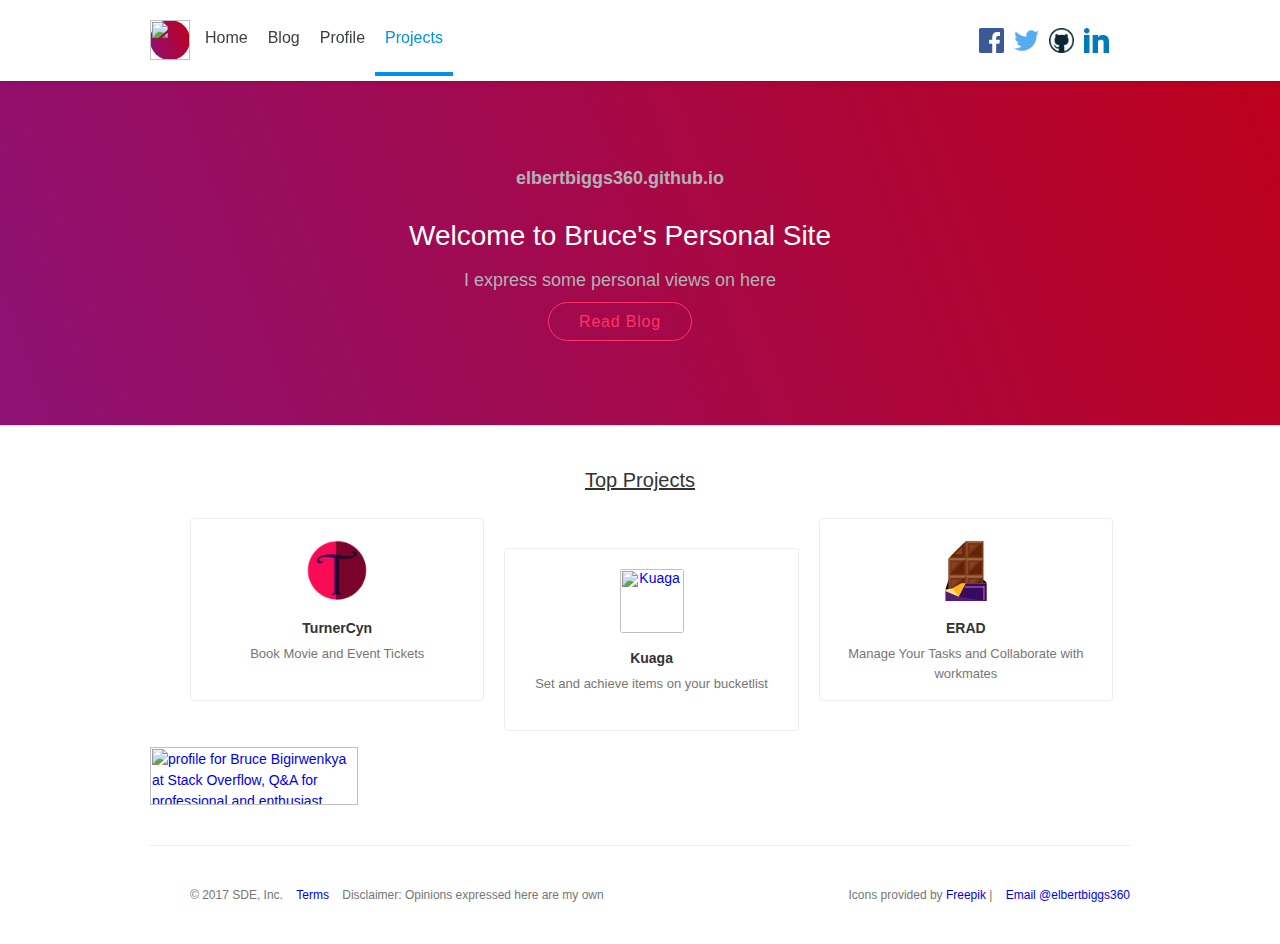
==== commit fd38b82e: "#" ====
--- a/index.html
+++ b/index.html
@@ -105,7 +105,7 @@
               </div>
               <div class="intgrs-lstng-item mb-3 ml-3 text-center">
                 <a href="https://github.com/Elbertbiggs360/erad-api" class="intgrs-lstng-item-link" data-pjax="true">
-                  <img alt="ERAD" class="avatar intgrs-lstng-logo" height="64" src="./assets/images/_Chocolate.svg" width="64">
+                  <img alt="ERAD" class="avatar intgrs-lstng-logo" height="64" src="./assets/images/Chocolate.svg" width="64">
                   <h3 class="intgrs-lstng-item-header">ERAD</h3>
                   <p class="intgrs-lstng-item-description">Manage Your Tasks and Collaborate with workmates</p>
                 </a>
@@ -118,9 +118,6 @@
                 </div>
               </div>
             </div>
-            <a href="http://stackoverflow.com/users/5166136/bruce-bigirwenkya">
-              <img src="http://stackoverflow.com/users/flair/5166136.png?theme=clean" width="208" height="58" alt="profile for Bruce Bigirwenkya at Stack Overflow, Q&amp;A for professional and enthusiast programmers" title="profile for Bruce Bigirwenkya at Stack Overflow, Q&amp;A for professional and enthusiast programmers">
-            </a>
             <!-- 
             <div class="paginate-container">
               <div class="pagination">
@@ -131,6 +128,9 @@
               </div>
             </div> -->
           </div>
+          <a href="http://stackoverflow.com/users/5166136/bruce-bigirwenkya">
+              <img src="http://stackoverflow.com/users/flair/5166136.png?theme=clean" width="208" height="58" alt="profile for Bruce Bigirwenkya at Stack Overflow, Q&amp;A for professional and enthusiast programmers" title="profile for Bruce Bigirwenkya at Stack Overflow, Q&amp;A for professional and enthusiast programmers">
+            </a>
         </div>
       </div>
     </div>
@@ -139,7 +139,7 @@
       <div class="site-footer" role="contentinfo">
         <ul class="site-footer-links float-right">
           <li>Icons provided by <a href='http://www.freepik.com' target="_blank">Freepik </a>|</li>
-          <li><a href="mailto:brucebigirwenkya@gmail.com" data-ga-click="Footer, go to contact, text:contact">Email @elbertbiggs360</a></li>
+          <li><a href="mailto:elbertbiggs360@live.com" data-ga-click="Footer, go to contact, text:contact">Email @elbertbiggs360</a></li>
         </ul>
         <ul class="site-footer-links">
           <li>© 2017 SDE, Inc.</li>
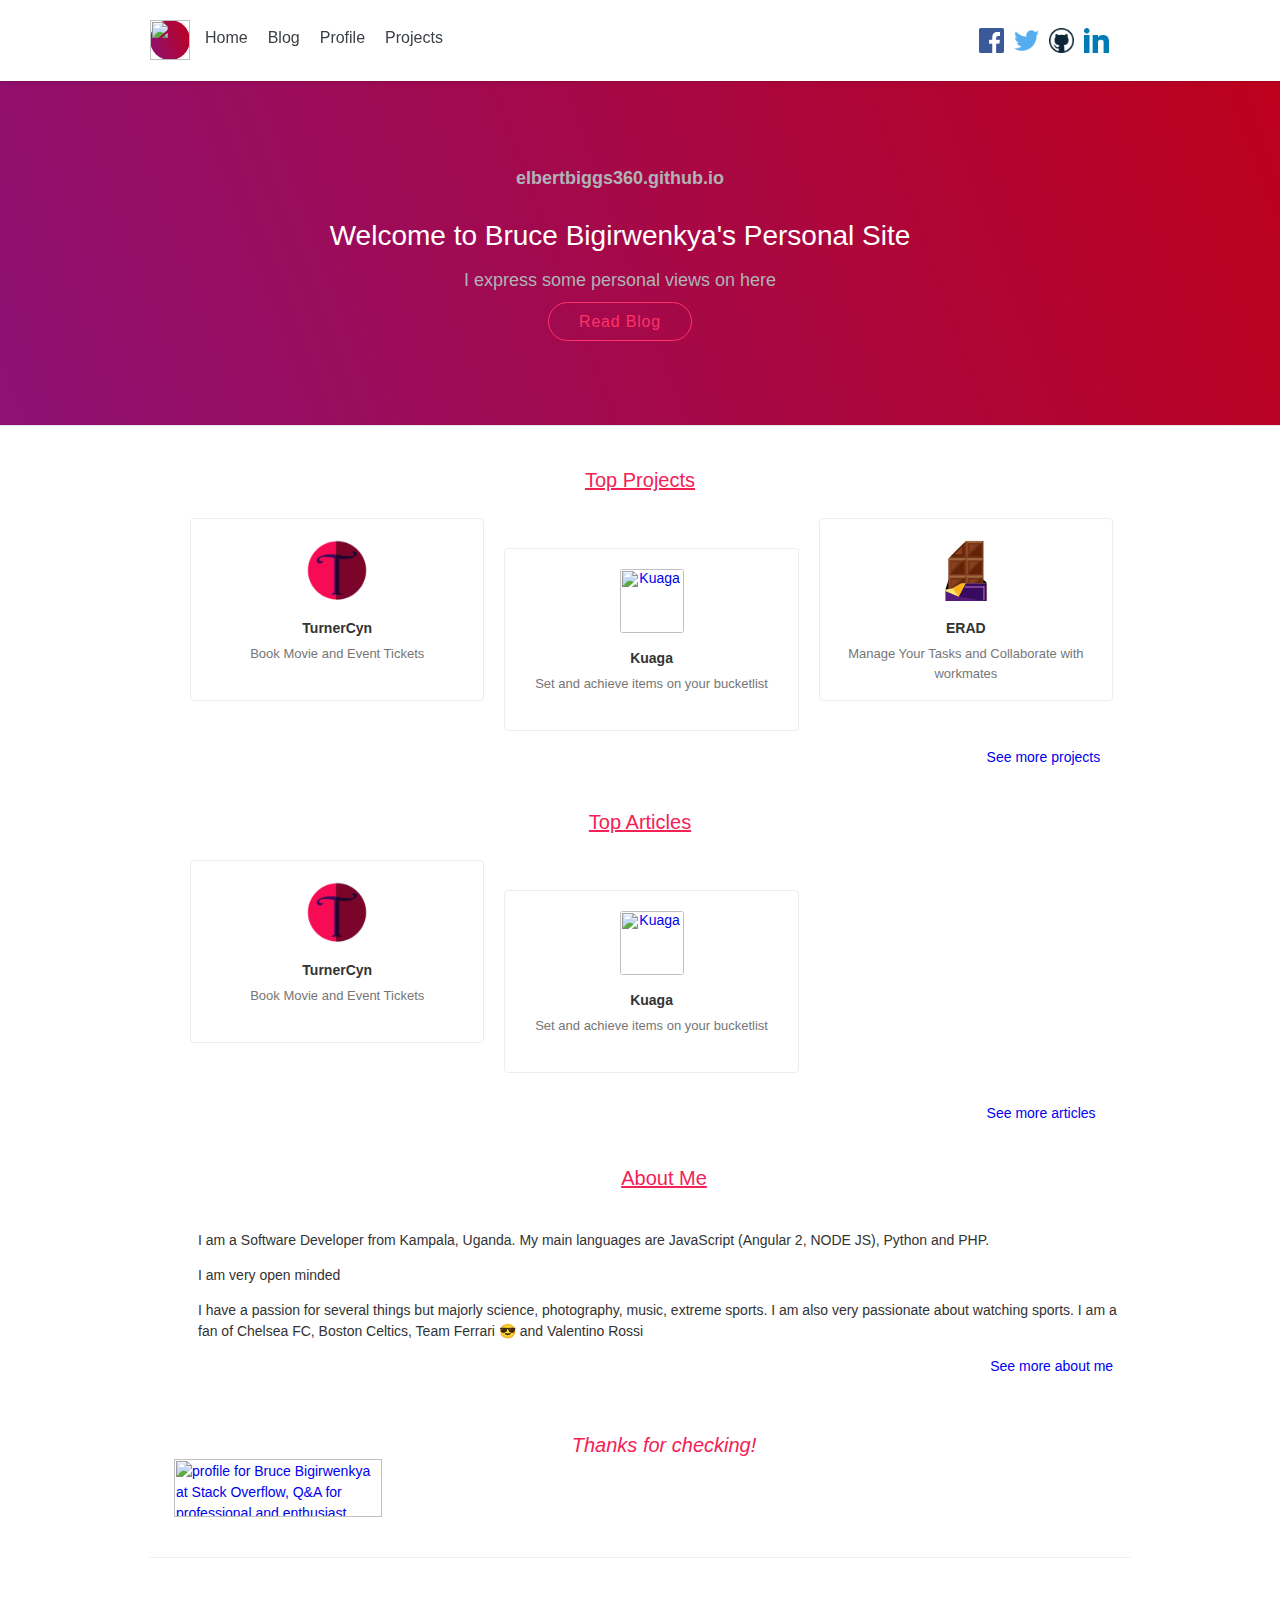
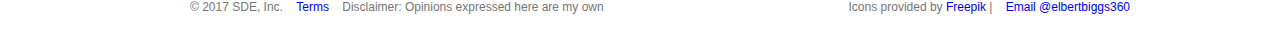
==== commit 1ffda887: "brief about info" ====
--- a/index.html
+++ b/index.html
@@ -45,9 +45,9 @@
         <div class="site-header-menu">
           <nav class="site-header-nav site-header-nav-main">
             <a href="#" class="nav-item">Home</a>        
-            <a href="./blog" class="nav-item">Blog</a>
-            <a href="./profile" class="nav-item">Profile</a>
-            <a href="./projects" class="selected nav-item">Projects</a>
+            <a href="./blog/" class="nav-item">Blog</a>
+            <a href="./profile/" class="nav-item">Profile</a>
+            <a href="./projects/" class="nav-item">Projects</a>
           </nav>
           <nav class="site-header-nav site-header-nav-secondary mr-md-3">
             <a class="nav-item social " href="https://www.facebook.com/Elbert.Bruce.B" target="_blank"><img src="./assets/images/facebook.png" width=25px></a>
@@ -66,7 +66,7 @@
         <div class="container">
           <div class="column one-half">
             <h1 class="directory-header-back"><a href="elbertbiggs360.github.io" class="header-link">elbertbiggs360.github.io</a></h1>
-            <h2 class="directory-tag-line">Welcome to Bruce's Personal Site</h2>
+            <h2 class="directory-tag-line">Welcome to Bruce Bigirwenkya's Personal Site</h2>
             <p class="lead __web-inspector-hide-shortcut__">I express some personal views on here</p>
             <div class="signup"><a href="./blog" class="call">Read Blog</a></div>
           </div>
@@ -89,13 +89,13 @@
 
             <div class="intgrs-lstng-container mt-4 pl-4">
               <div data-filterable-for="integration-filter-field" data-filterable-type="substring" class="clearfix">
-                <div class="intgrs-lstng-item mb-3 ml-3 text-center">
-                  <a href="/integrations/travis-ci" class="intgrs-lstng-item-link" data-pjax="true">
-                    <img alt="TurnerCyn" class="avatar intgrs-lstng-logo" height="64" src="./assets/images/turnercyn.png" width="64">
-                    <h3 class="intgrs-lstng-item-header">TurnerCyn</h3>
-                    <p class="intgrs-lstng-item-description">Book Movie and Event Tickets</p>
-                  </a>
-                </div>
+              <div class="intgrs-lstng-item mb-3 ml-3 text-center">
+                <a href="https://github.com/Elbertbiggs360/turnercyn" class="intgrs-lstng-item-link" data-pjax="true">
+                  <img alt="TurnerCyn" class="avatar intgrs-lstng-logo" height="64" src="./assets/images/turnercyn.png" width="64">
+                  <h3 class="intgrs-lstng-item-header">TurnerCyn</h3>
+                  <p class="intgrs-lstng-item-description">Book Movie and Event Tickets</p>
+                </a>
+              </div>
               <div class="intgrs-lstng-item mb-3 ml-3 text-center">
                 <a href="https://github.com/Elbertbiggs360/kuaga" class="intgrs-lstng-item-link" data-pjax="true">
                   <img alt="Kuaga" class="avatar intgrs-lstng-logo" height="64" src="./assets/images/reach.svg" width="64">
@@ -110,6 +110,7 @@
                   <p class="intgrs-lstng-item-description">Manage Your Tasks and Collaborate with workmates</p>
                 </a>
               </div>
+              <a href="./projects" class="extra">See more projects</a>
               <div class="no-results d-none ml-4">
                 <div class="blankslate">
                   <svg aria-hidden="true" class="octicon octicon-search blankslate-icon" height="32" version="1.1" viewBox="0 0 16 16" width="32"><path fill-rule="evenodd" d="M15.7 13.3l-3.81-3.83A5.93 5.93 0 0 0 13 6c0-3.31-2.69-6-6-6S1 2.69 1 6s2.69 6 6 6c1.3 0 2.48-.41 3.47-1.11l3.83 3.81c.19.2.45.3.7.3.25 0 .52-.09.7-.3a.996.996 0 0 0 0-1.41v.01zM7 10.7c-2.59 0-4.7-2.11-4.7-4.7 0-2.59 2.11-4.7 4.7-4.7 2.59 0 4.7 2.11 4.7 4.7 0 2.59-2.11 4.7-4.7 4.7z"></path></svg>
@@ -127,6 +128,51 @@
                 <a class="next_page diasbled" rel="next" href="/integrations?page=2">Next</a>
               </div>
             </div> -->
+          </div>
+          <div class="pagehead">
+            <div class="container">
+              <h1>
+                Top Articles
+              </h1>
+            </div>
+          </div>
+          <div class="intgrs-lstng-container mt-4 pl-4">
+              <div data-filterable-for="integration-filter-field" data-filterable-type="substring" class="clearfix">
+              <div class="intgrs-lstng-item mb-3 ml-3 text-center">
+                <a href="https://github.com/Elbertbiggs360/turnercyn" class="intgrs-lstng-item-link" data-pjax="true">
+                  <img alt="TurnerCyn" class="avatar intgrs-lstng-logo" height="64" src="./assets/images/turnercyn.png" width="64">
+                  <h3 class="intgrs-lstng-item-header">TurnerCyn</h3>
+                  <p class="intgrs-lstng-item-description">Book Movie and Event Tickets</p>
+                </a>
+              </div>
+              <div class="intgrs-lstng-item mb-3 ml-3 text-center">
+                <a href="https://github.com/Elbertbiggs360/kuaga" class="intgrs-lstng-item-link" data-pjax="true">
+                  <img alt="Kuaga" class="avatar intgrs-lstng-logo" height="64" src="./assets/images/reach.svg" width="64">
+                  <h3 class="intgrs-lstng-item-header">Kuaga</h3>
+                  <p class="intgrs-lstng-item-description">Set and achieve items on your bucketlist</p>
+                </a>
+              </div>
+              <p><a href="./blog" class="extra">See more articles</a></p>
+          </div>
+          <div class="pagehead">
+            <div class="container">
+              <h1>
+                About Me
+              </h1>
+            </div>
+          </div>
+          <div class="intgrs-lstng-container mt-4 pl-4">
+            <p>I am a Software Developer from Kampala, Uganda. My main languages are JavaScript (Angular 2, NODE JS), Python and PHP.</p>
+            <p>I am very open minded</p>
+            <p>I have a passion for several things but majorly science, photography, music, extreme sports. I am also very passionate about watching sports. I am a fan of Chelsea FC, Boston Celtics, Team Ferrari 😎 and Valentino Rossi</p>
+            <p><a href="./profile" class="extra">See more about me</a></p>
+          </div>
+          <div class="pagehead">
+            <div class="container">
+              <h2>
+                Thanks for checking!
+              </h2>
+            </div>
           </div>
           <a href="http://stackoverflow.com/users/5166136/bruce-bigirwenkya">
               <img src="http://stackoverflow.com/users/flair/5166136.png?theme=clean" width="208" height="58" alt="profile for Bruce Bigirwenkya at Stack Overflow, Q&amp;A for professional and enthusiast programmers" title="profile for Bruce Bigirwenkya at Stack Overflow, Q&amp;A for professional and enthusiast programmers">
--- a/assets/css/style.css
+++ b/assets/css/style.css
@@ -181,6 +181,9 @@
     background-image: linear-gradient(-110deg, #bd001c 0%, #8e1174 100%);
     border-bottom: 0;
 }
+.projects {
+    background-image: url('../images/banner.png');
+}
 .marketing-section {
     position: relative;
     padding-top: 80px;
@@ -400,6 +403,20 @@
     text-decoration: underline;
     font-size: 20px;
     font-weight: normal;
+    line-height: 28px;
+    text-align: center;
+    color:#f42156;
+}
+.project h1{
+    color:#000000;
+}
+.pagehead h2 {
+    margin-top: 2em;
+    margin-bottom: 0;
+    font-size: 20px;
+    font-weight: normal;
+    font-style: italic;
+    color:#f42156;
     line-height: 28px;
     text-align: center;
 }
@@ -455,3 +472,6 @@
     color: #fff;
     background: #f42156;
 }
+.extra {
+    margin-left:85%;
+}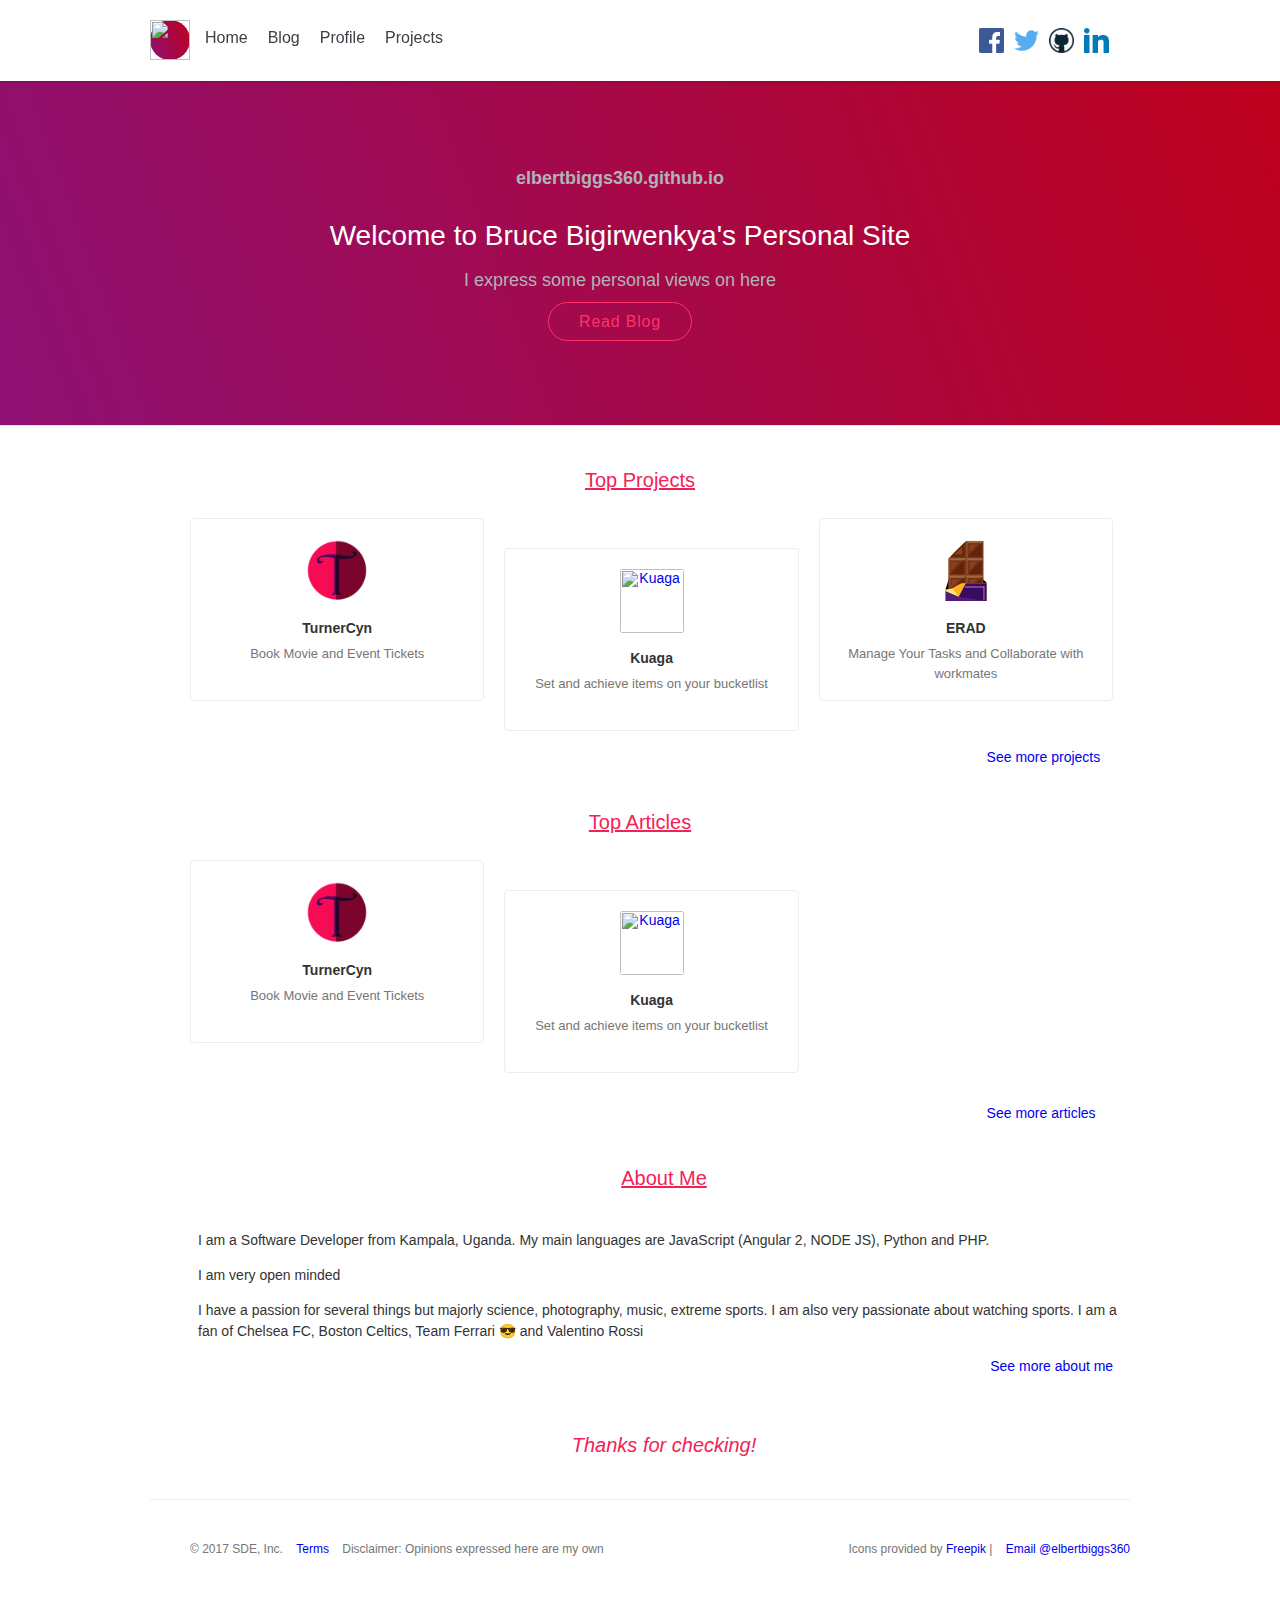
==== commit f36cef68: "#" ====
--- a/index.html
+++ b/index.html
@@ -174,9 +174,6 @@
               </h2>
             </div>
           </div>
-          <a href="http://stackoverflow.com/users/5166136/bruce-bigirwenkya">
-              <img src="http://stackoverflow.com/users/flair/5166136.png?theme=clean" width="208" height="58" alt="profile for Bruce Bigirwenkya at Stack Overflow, Q&amp;A for professional and enthusiast programmers" title="profile for Bruce Bigirwenkya at Stack Overflow, Q&amp;A for professional and enthusiast programmers">
-            </a>
         </div>
       </div>
     </div>
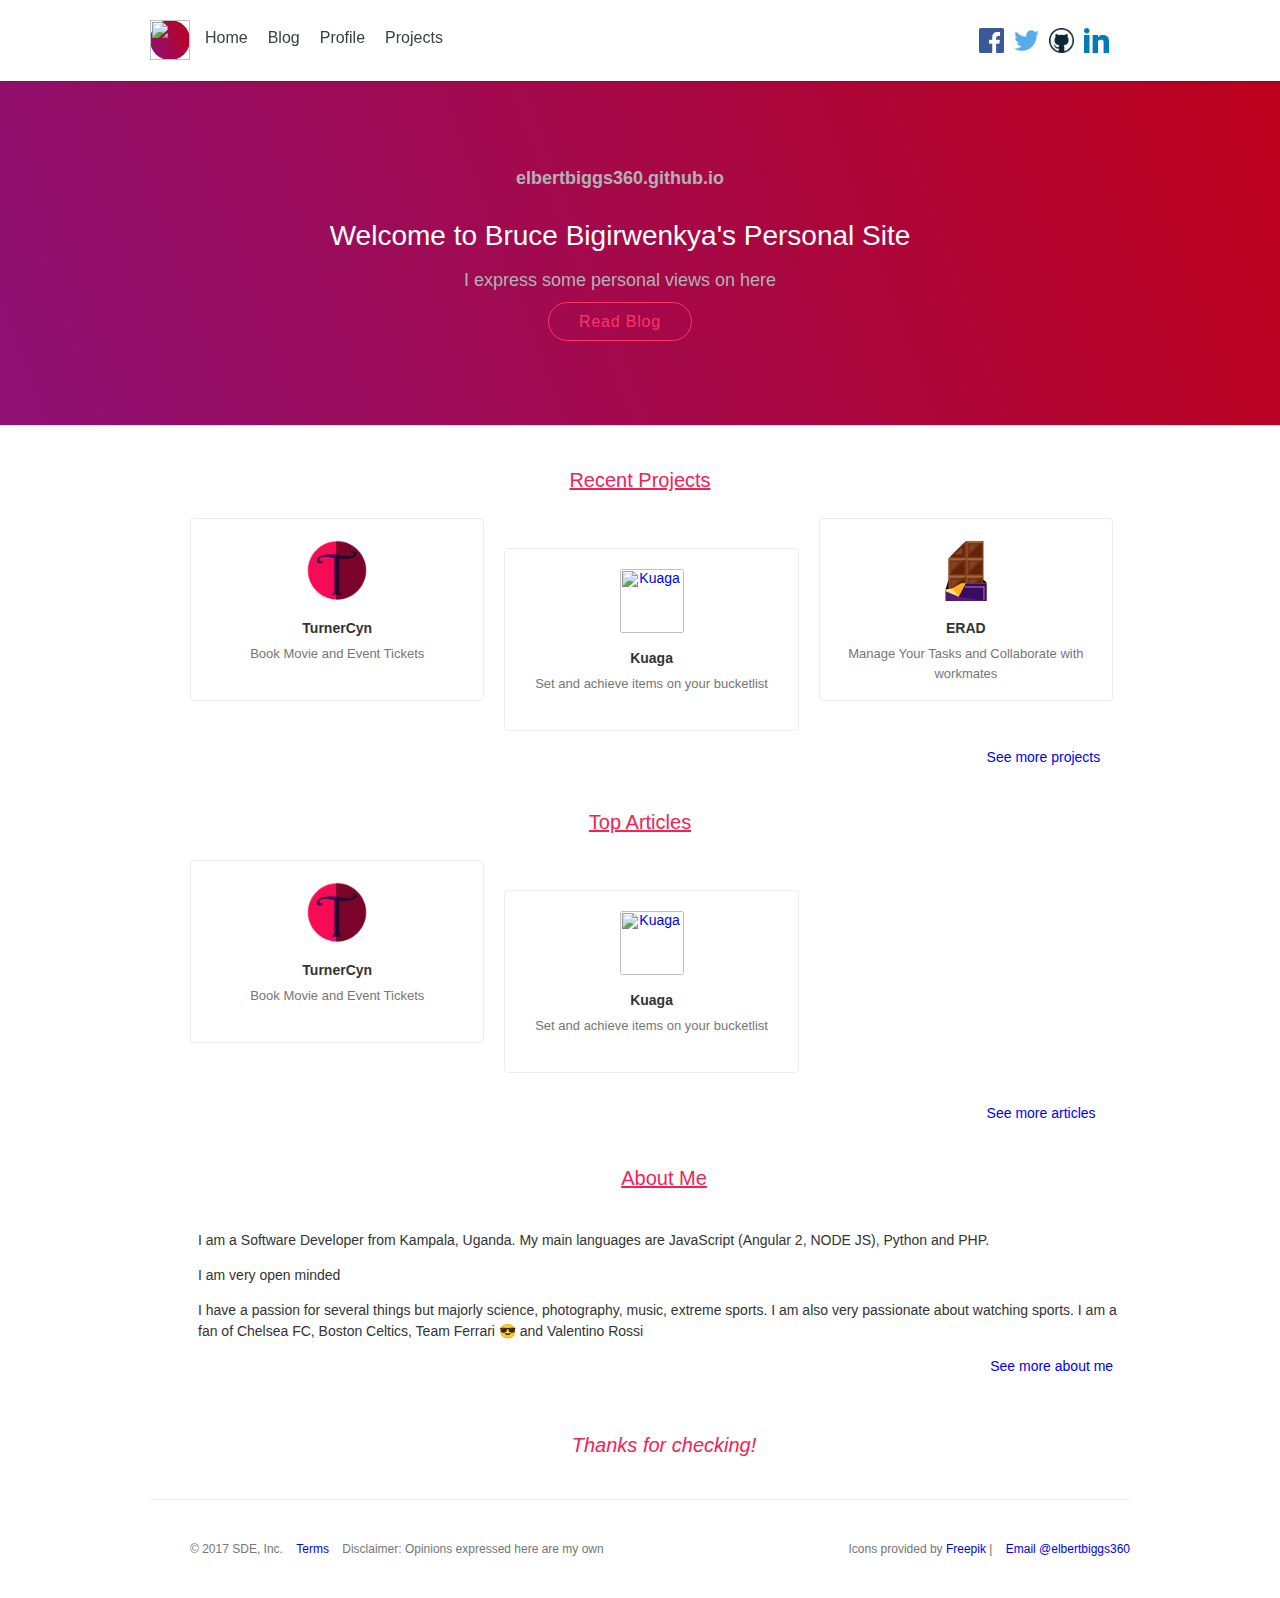
==== commit a37d5523: "#" ====
--- a/index.html
+++ b/index.html
@@ -79,7 +79,7 @@
       <div class="pagehead">
         <div class="container">
           <h1>
-            Top Projects
+            Recent Projects
           </h1>
         </div>
       </div>
